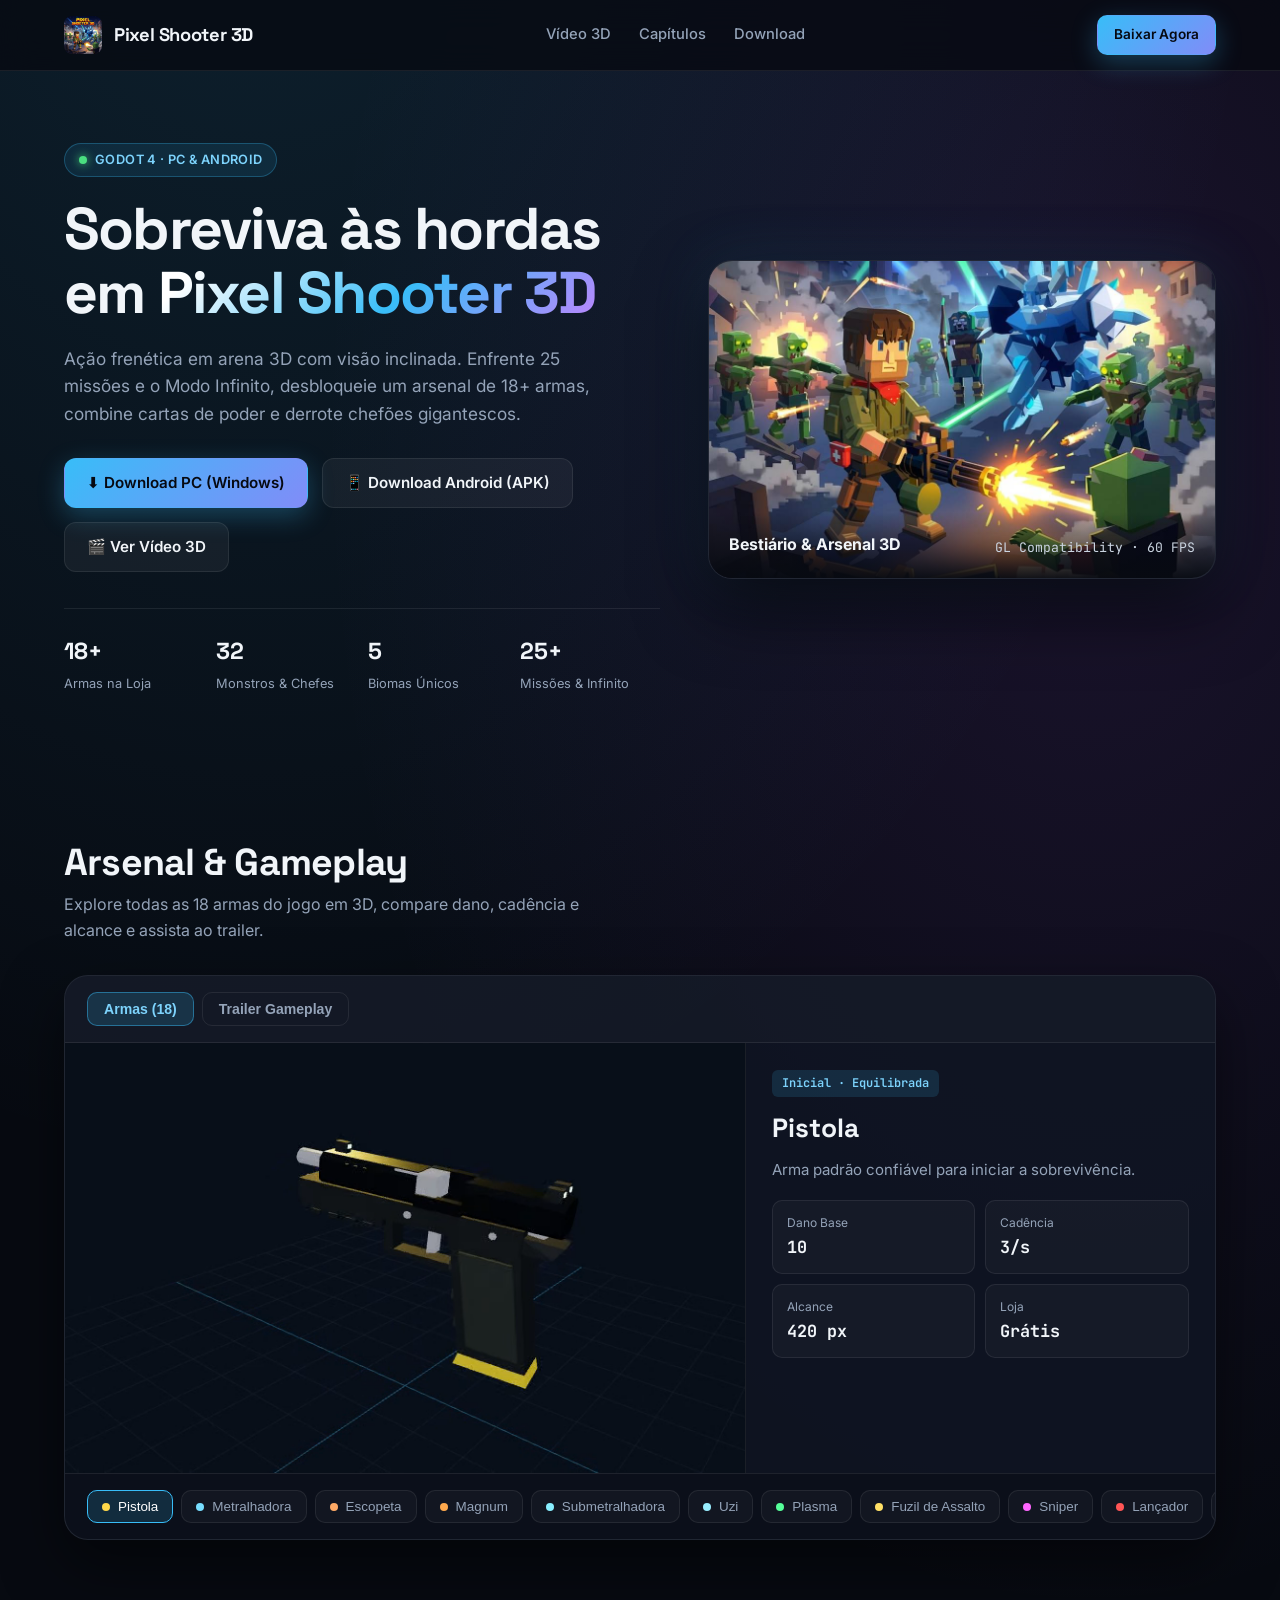
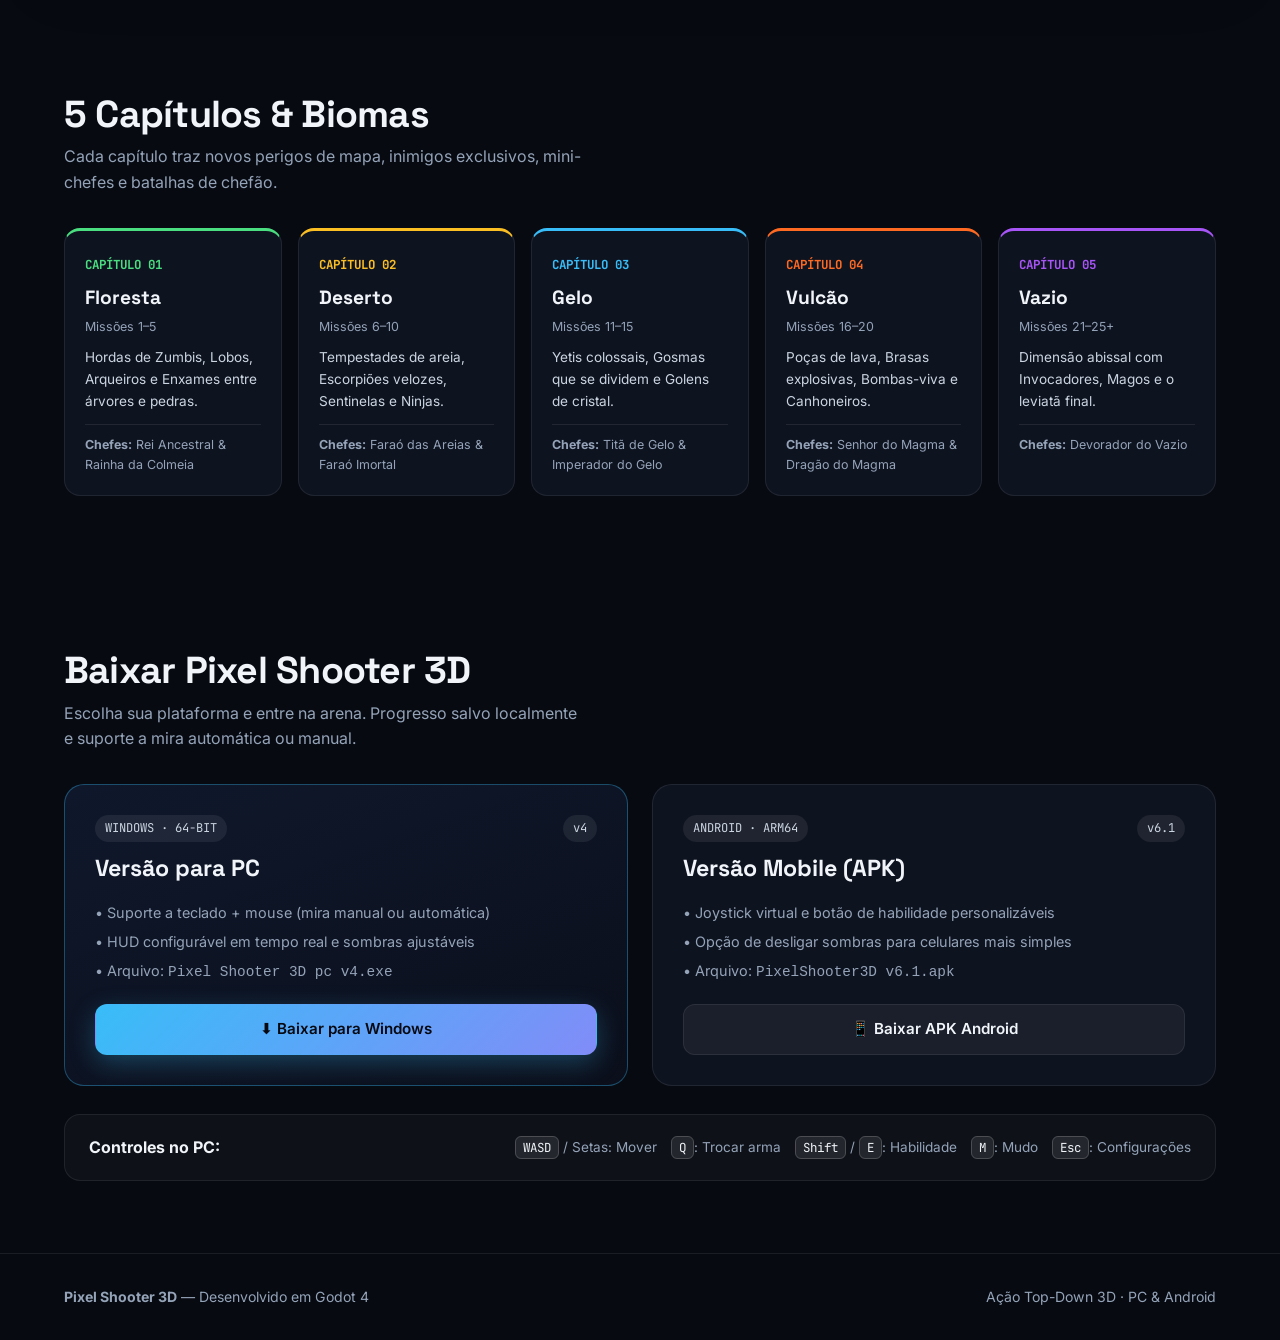
==== index.html @ a266d8d2 "Add files via upload" ====
<!DOCTYPE html>
<html lang="pt-BR">
<head>
  <meta charset="UTF-8" />
  <meta name="viewport" content="width=device-width, initial-scale=1.0" />
  <title>Pixel Shooter 3D — Sobrevivência Top-Down em 3D</title>
  <meta name="description" content="Enfrente hordas de monstros em 5 biomas, desbloqueie 18 armas, personalize seu soldado 3D e derrote chefões épicos em Pixel Shooter 3D." />
  <link rel="icon" type="image/png" href="./assets/img/logo.png" />
  <link rel="preconnect" href="https://fonts.googleapis.com" />
  <link rel="preconnect" href="https://fonts.gstatic.com" crossorigin />
  <link href="https://fonts.googleapis.com/css2?family=Inter:wght@400;500;600;700&family=JetBrains+Mono:wght@500;700&family=Space+Grotesk:wght@600;700&display=swap" rel="stylesheet" />
  <link rel="stylesheet" href="./styles.css" />
</head>
<body>
  <header class="navbar">
    <div class="container nav-inner">
      <a href="#top" class="brand">
        <img src="./assets/img/logo.png" alt="Logo Pixel Shooter 3D" />
        <span>Pixel Shooter 3D</span>
      </a>
      <nav class="nav-links">
        <a href="#viewer">Vídeo 3D</a>
        <a href="#chapters">Capítulos</a>
        <a href="#download">Download</a>
      </nav>
      <a href="#download" class="btn btn-primary btn-sm">Baixar Agora</a>
    </div>
  </header>

  <main id="top">
    <!-- Hero -->
    <section class="hero">
      <div class="container hero-grid">
        <div>
          <div class="badge"><span class="dot"></span> Godot 4 · PC &amp; Android</div>
          <h1>Sobreviva às hordas em <span class="gradient-text">Pixel Shooter 3D</span></h1>
          <p>
            Ação frenética em arena 3D com visão inclinada. Enfrente 25 missões e o Modo Infinito,
            desbloqueie um arsenal de 18+ armas, combine cartas de poder e derrote chefões gigantescos.
          </p>
          <div class="hero-actions">
            <a href="https://drive.google.com/file/d/1FDAJ5F32whRf1VELcc9sfDxN9A52-_dE/view?usp=drive_link" target="_blank" rel="noopener noreferrer" class="btn btn-primary">
              ⬇ Download PC (Windows)
            </a>
            <a href="https://drive.google.com/file/d/1Xs8Mi1DZG39dFumlDPgWpikmeHS5JeZY/view?usp=drive_link" target="_blank" rel="noopener noreferrer" class="btn btn-secondary">
              📱 Download Android (APK)
            </a>
            <a href="#viewer" class="btn btn-secondary">
              🎬 Ver Vídeo 3D
            </a>
          </div>
          <div class="hero-stats">
            <div class="stat-item">
              <strong>18+</strong>
              <span>Armas na Loja</span>
            </div>
            <div class="stat-item">
              <strong>32</strong>
              <span>Monstros &amp; Chefes</span>
            </div>
            <div class="stat-item">
              <strong>5</strong>
              <span>Biomas Únicos</span>
            </div>
            <div class="stat-item">
              <strong>25+</strong>
              <span>Missões &amp; Infinito</span>
            </div>
          </div>
        </div>

        <div class="hero-visual">
          <div class="hero-card">
            <img src="./assets/img/hero-art.png" alt="Arte promocional de Pixel Shooter 3D" />
            <div class="hero-card-overlay">
              <div>
                <strong>Bestiário &amp; Arsenal 3D</strong>
              </div>
              <span>GL Compatibility · 60 FPS</span>
            </div>
          </div>
        </div>
      </div>
    </section>

    <!-- 3D Video Showcase -->
    <section id="viewer" class="section">
      <div class="container">
        <div class="section-header">
          <div>
            <h2>Arsenal &amp; Gameplay</h2>
            <p>Explore todas as 18 armas do jogo em 3D, compare dano, cadência e alcance e assista ao trailer.</p>
          </div>
        </div>

        <div class="viewer-shell">
          <div class="viewer-toolbar">
            <div class="tabs">
              <button class="tab-btn active" data-category="weapons">Armas (18)</button>
              <button class="tab-btn" data-category="trailer">Trailer Gameplay</button>
            </div>
          </div>

          <div class="viewer-main">
            <div class="canvas-wrap" id="canvas-wrap">
              <video id="showcase-video" autoplay loop muted playsinline disablePictureInPicture controlsList="nodownload nofullscreen noremoteplayback"></video>
              <div class="video-fallback hidden" id="video-fallback">
                <span class="video-fallback-badge">Trailer em Breve</span>
                <h4>Trailer oficial em produção</h4>
                <p>Adicione o arquivo do trailer em:</p>
                <code id="video-fallback-file">website/assets/videos/trailer.mp4</code>
              </div>
            </div>

            <aside class="inspector">
              <div>
                <span class="inspector-tag" id="inspector-tag">Showcase Oficial</span>
                <h3 id="inspector-title">Trailer Gameplay 3D</h3>
                <p class="inspector-desc" id="inspector-desc"></p>
                <div class="stats-grid" id="inspector-stats"></div>
                <ul class="feature-list" id="inspector-features" style="display:none;"></ul>
              </div>
              <div class="palette-row" id="inspector-palette" style="display:none;"></div>
            </aside>
          </div>

          <div class="model-selector" id="model-selector"></div>
        </div>
      </div>
    </section>

    <!-- Chapters -->
    <section id="chapters" class="section">
      <div class="container">
        <div class="section-header">
          <div>
            <h2>5 Capítulos &amp; Biomas</h2>
            <p>Cada capítulo traz novos perigos de mapa, inimigos exclusivos, mini-chefes e batalhas de chefão.</p>
          </div>
        </div>
        <div class="chapters-grid" id="chapters-grid"></div>
      </div>
    </section>

    <!-- Download -->
    <section id="download" class="section">
      <div class="container">
        <div class="section-header">
          <div>
            <h2>Baixar Pixel Shooter 3D</h2>
            <p>Escolha sua plataforma e entre na arena. Progresso salvo localmente e suporte a mira automática ou manual.</p>
          </div>
        </div>

        <div class="download-grid">
          <div class="download-card featured">
            <div>
              <div class="platform-head">
                <span class="platform-badge">WINDOWS · 64-BIT</span>
                <span class="platform-badge">v4</span>
              </div>
              <h3>Versão para PC</h3>
              <ul class="download-meta" style="margin-top: 14px;">
                <li>• Suporte a teclado + mouse (mira manual ou automática)</li>
                <li>• HUD configurável em tempo real e sombras ajustáveis</li>
                <li>• Arquivo: <code>Pixel Shooter 3D pc v4.exe</code></li>
              </ul>
            </div>
            <a href="https://drive.google.com/file/d/1FDAJ5F32whRf1VELcc9sfDxN9A52-_dE/view?usp=drive_link" target="_blank" rel="noopener noreferrer" class="btn btn-primary">⬇ Baixar para Windows</a>
          </div>

          <div class="download-card">
            <div>
              <div class="platform-head">
                <span class="platform-badge">ANDROID · ARM64</span>
                <span class="platform-badge">v6.1</span>
              </div>
              <h3>Versão Mobile (APK)</h3>
              <ul class="download-meta" style="margin-top: 14px;">
                <li>• Joystick virtual e botão de habilidade personalizáveis</li>
                <li>• Opção de desligar sombras para celulares mais simples</li>
                <li>• Arquivo: <code>PixelShooter3D v6.1.apk</code></li>
              </ul>
            </div>
            <a href="https://drive.google.com/file/d/1Xs8Mi1DZG39dFumlDPgWpikmeHS5JeZY/view?usp=drive_link" target="_blank" rel="noopener noreferrer" class="btn btn-secondary">📱 Baixar APK Android</a>
          </div>
        </div>

        <div class="controls-bar">
          <strong>Controles no PC:</strong>
          <div class="controls-list">
            <span><kbd>WASD</kbd> / Setas: Mover</span>
            <span><kbd>Q</kbd>: Trocar arma</span>
            <span><kbd>Shift</kbd> / <kbd>E</kbd>: Habilidade</span>
            <span><kbd>M</kbd>: Mudo</span>
            <span><kbd>Esc</kbd>: Configurações</span>
          </div>
        </div>
      </div>
    </section>
  </main>

  <footer>
    <div class="container footer-inner">
      <span><strong>Pixel Shooter 3D</strong> — Desenvolvido em Godot 4</span>
      <span>Ação Top-Down 3D · PC &amp; Android</span>
    </div>
  </footer>

  <!-- Download Modal -->
  <div class="modal-backdrop" id="download-modal">
    <div class="modal">
      <h3 id="modal-title">Download</h3>
      <p id="modal-text"></p>
      <code id="modal-file"></code>
      <button class="btn btn-primary" id="modal-close" style="width: 100%;">Entendi</button>
    </div>
  </div>

  <script type="module" src="./app.js"></script>
</body>
</html>
---- styles.css ----
:root {
  --bg: #070a11;
  --bg-elevated: #0f1523;
  --bg-card: rgba(16, 22, 36, 0.85);
  --border: rgba(255, 255, 255, 0.08);
  --border-bright: rgba(56, 189, 248, 0.35);
  --text: #f1f5f9;
  --text-muted: #94a3b8;
  --accent: #38bdf8;
  --accent-2: #a855f7;
  --accent-3: #4ade80;
  --accent-warm: #ff6a22;
  --radius: 16px;
  --radius-sm: 10px;
}

* {
  box-sizing: border-box;
  margin: 0;
  padding: 0;
}

html {
  scroll-behavior: smooth;
}

body {
  font-family: 'Inter', system-ui, -apple-system, sans-serif;
  background-color: var(--bg);
  color: var(--text);
  line-height: 1.6;
  overflow-x: hidden;
  background-image:
    radial-gradient(ellipse 80% 50% at 20% -10%, rgba(56, 189, 248, 0.14), transparent),
    radial-gradient(ellipse 60% 40% at 85% 15%, rgba(168, 85, 247, 0.12), transparent);
}

.container {
  width: 100%;
  max-width: 1200px;
  margin: 0 auto;
  padding: 0 24px;
}

/* Navbar */
.navbar {
  position: sticky;
  top: 0;
  z-index: 50;
  backdrop-filter: blur(16px);
  -webkit-backdrop-filter: blur(16px);
  background: rgba(7, 10, 17, 0.78);
  border-bottom: 1px solid var(--border);
}

.nav-inner {
  display: flex;
  align-items: center;
  justify-content: space-between;
  height: 70px;
}

.brand {
  display: flex;
  align-items: center;
  gap: 12px;
  text-decoration: none;
  color: var(--text);
  font-family: 'Space Grotesk', sans-serif;
  font-weight: 700;
  font-size: 1.15rem;
  letter-spacing: -0.02em;
}

.brand img {
  width: 38px;
  height: 38px;
  object-fit: contain;
  border-radius: 8px;
}

.nav-links {
  display: flex;
  align-items: center;
  gap: 28px;
}

.nav-links a {
  color: var(--text-muted);
  text-decoration: none;
  font-size: 0.92rem;
  font-weight: 500;
  transition: color 0.2s;
}

.nav-links a:hover {
  color: var(--text);
}

.btn {
  display: inline-flex;
  align-items: center;
  justify-content: center;
  gap: 10px;
  padding: 12px 22px;
  border-radius: 12px;
  font-weight: 600;
  font-size: 0.95rem;
  text-decoration: none;
  cursor: pointer;
  border: 1px solid transparent;
  transition: transform 0.18s ease, box-shadow 0.18s ease, background 0.18s ease, border-color 0.18s ease;
}

.btn:active {
  transform: translateY(1px);
}

.btn-primary {
  background: linear-gradient(135deg, #38bdf8, #818cf8);
  color: #060911;
  box-shadow: 0 8px 26px rgba(56, 189, 248, 0.28);
}

.btn-primary:hover {
  transform: translateY(-2px);
  box-shadow: 0 12px 32px rgba(56, 189, 248, 0.4);
}

.btn-secondary {
  background: rgba(255, 255, 255, 0.05);
  color: var(--text);
  border-color: var(--border);
}

.btn-secondary:hover {
  background: rgba(255, 255, 255, 0.1);
  border-color: rgba(255, 255, 255, 0.2);
  transform: translateY(-2px);
}

.btn-sm {
  padding: 8px 16px;
  font-size: 0.85rem;
  border-radius: 10px;
}

/* Hero */
.hero {
  padding: 72px 0 64px;
}

.hero-grid {
  display: grid;
  grid-template-columns: 1.08fr 0.92fr;
  gap: 48px;
  align-items: center;
}

.badge {
  display: inline-flex;
  align-items: center;
  gap: 8px;
  padding: 6px 14px;
  border-radius: 999px;
  background: rgba(56, 189, 248, 0.1);
  border: 1px solid rgba(56, 189, 248, 0.28);
  color: #7dd3fc;
  font-size: 0.8rem;
  font-weight: 600;
  letter-spacing: 0.03em;
  text-transform: uppercase;
  margin-bottom: 20px;
}

.badge .dot {
  width: 8px;
  height: 8px;
  border-radius: 50%;
  background: #4ade80;
  box-shadow: 0 0 10px #4ade80;
}

.hero h1 {
  font-family: 'Space Grotesk', sans-serif;
  font-size: clamp(2.4rem, 4.6vw, 3.8rem);
  line-height: 1.08;
  letter-spacing: -0.03em;
  margin-bottom: 20px;
}

.gradient-text {
  background: linear-gradient(135deg, #ffffff 10%, #38bdf8 55%, #c084fc 100%);
  -webkit-background-clip: text;
  background-clip: text;
  color: transparent;
}

.hero p {
  color: var(--text-muted);
  font-size: 1.08rem;
  max-width: 540px;
  margin-bottom: 30px;
}

.hero-actions {
  display: flex;
  flex-wrap: wrap;
  gap: 14px;
  margin-bottom: 36px;
}

.hero-stats {
  display: grid;
  grid-template-columns: repeat(4, minmax(0, 1fr));
  gap: 12px;
  padding-top: 24px;
  border-top: 1px solid var(--border);
}

.stat-item strong {
  display: block;
  font-family: 'Space Grotesk', sans-serif;
  font-size: 1.45rem;
  color: var(--text);
}

.stat-item span {
  font-size: 0.8rem;
  color: var(--text-muted);
}

.hero-visual {
  position: relative;
}

.hero-card {
  position: relative;
  border-radius: 24px;
  overflow: hidden;
  border: 1px solid var(--border);
  background: var(--bg-elevated);
  box-shadow: 0 28px 70px rgba(0, 0, 0, 0.65), 0 0 60px rgba(56, 189, 248, 0.12);
}

.hero-card img {
  width: 100%;
  display: block;
  aspect-ratio: 16 / 10;
  object-fit: cover;
}

.hero-card-overlay {
  position: absolute;
  inset: auto 0 0 0;
  padding: 20px;
  background: linear-gradient(to top, rgba(7, 10, 17, 0.94), transparent);
  display: flex;
  justify-content: space-between;
  align-items: flex-end;
}

.hero-card-overlay span {
  font-size: 0.82rem;
  color: #cbd5e1;
  font-family: 'JetBrains Mono', monospace;
}

/* Section Headers */
.section {
  padding: 72px 0;
}

.section-header {
  display: flex;
  justify-content: space-between;
  align-items: flex-end;
  gap: 20px;
  margin-bottom: 32px;
  flex-wrap: wrap;
}

.section-header h2 {
  font-family: 'Space Grotesk', sans-serif;
  font-size: clamp(1.75rem, 3vw, 2.35rem);
  letter-spacing: -0.02em;
}

.section-header p {
  color: var(--text-muted);
  max-width: 520px;
}

/* 3D Viewer */
.viewer-shell {
  background: var(--bg-card);
  border: 1px solid var(--border);
  border-radius: 24px;
  overflow: hidden;
  box-shadow: 0 24px 60px rgba(0, 0, 0, 0.5);
}

.viewer-toolbar {
  display: flex;
  justify-content: space-between;
  align-items: center;
  flex-wrap: wrap;
  gap: 14px;
  padding: 16px 22px;
  border-bottom: 1px solid var(--border);
  background: rgba(255, 255, 255, 0.02);
}

.tabs {
  display: flex;
  gap: 8px;
  flex-wrap: wrap;
}

.tab-btn {
  padding: 8px 16px;
  border-radius: 10px;
  border: 1px solid var(--border);
  background: transparent;
  color: var(--text-muted);
  font-size: 0.88rem;
  font-weight: 600;
  cursor: pointer;
  transition: all 0.2s;
}

.tab-btn:hover {
  color: var(--text);
  background: rgba(255, 255, 255, 0.05);
}

.tab-btn.active {
  background: rgba(56, 189, 248, 0.16);
  color: #7dd3fc;
  border-color: rgba(56, 189, 248, 0.45);
}

.viewer-controls {
  display: flex;
  gap: 8px;
}

.icon-btn {
  padding: 7px 12px;
  border-radius: 8px;
  border: 1px solid var(--border);
  background: rgba(255, 255, 255, 0.03);
  color: var(--text-muted);
  font-size: 0.8rem;
  font-weight: 500;
  cursor: pointer;
  transition: all 0.2s;
}

.icon-btn:hover, .icon-btn.active {
  color: var(--text);
  border-color: rgba(56, 189, 248, 0.4);
  background: rgba(56, 189, 248, 0.12);
}

.viewer-main {
  display: grid;
  grid-template-columns: 1.45fr 1fr;
  min-height: 430px;
}

.canvas-wrap {
  position: relative;
  min-height: 420px;
  background: radial-gradient(circle at center, #131c2e 0%, #080c15 75%);
  border-right: 1px solid var(--border);
  display: flex;
  align-items: center;
  justify-content: center;
  overflow: hidden;
}

#showcase-video {
  width: 100%;
  height: 100%;
  min-height: 420px;
  max-height: 500px;
  object-fit: cover;
  display: block;
  background: #070a11;
}

.video-fallback {
  position: absolute;
  inset: 0;
  display: flex;
  flex-direction: column;
  align-items: center;
  justify-content: center;
  text-align: center;
  padding: 28px;
  background:
    linear-gradient(rgba(7, 10, 17, 0.78), rgba(7, 10, 17, 0.88)),
    url('./assets/img/hero-art.png') center / cover no-repeat;
  gap: 10px;
}

.video-fallback.hidden {
  display: none;
}

.video-fallback-badge {
  padding: 5px 12px;
  border-radius: 999px;
  background: rgba(56, 189, 248, 0.16);
  border: 1px solid rgba(56, 189, 248, 0.4);
  color: #7dd3fc;
  font-family: 'JetBrains Mono', monospace;
  font-size: 0.78rem;
}

.video-fallback h4 {
  font-family: 'Space Grotesk', sans-serif;
  font-size: 1.35rem;
}

.video-fallback p {
  color: var(--text-muted);
  font-size: 0.9rem;
  max-width: 400px;
}

.video-fallback code {
  padding: 4px 10px;
  border-radius: 6px;
  background: rgba(0, 0, 0, 0.45);
  border: 1px solid var(--border);
  color: #7dd3fc;
  font-family: 'JetBrains Mono', monospace;
  font-size: 0.82rem;
}

.viewer-loader {
  position: absolute;
  inset: 0;
  display: flex;
  flex-direction: column;
  align-items: center;
  justify-content: center;
  gap: 10px;
  background: rgba(8, 12, 21, 0.7);
  color: var(--text-muted);
  font-size: 0.9rem;
  pointer-events: none;
  opacity: 0;
  transition: opacity 0.2s;
}

.viewer-loader.visible {
  opacity: 1;
}

.spinner {
  width: 28px;
  height: 28px;
  border: 3px solid rgba(56, 189, 248, 0.2);
  border-top-color: #38bdf8;
  border-radius: 50%;
  animation: spin 0.75s linear infinite;
}

@keyframes spin {
  to { transform: rotate(360deg); }
}

.inspector {
  padding: 26px;
  display: flex;
  flex-direction: column;
  justify-content: space-between;
  gap: 18px;
}

.inspector-tag {
  display: inline-block;
  padding: 4px 10px;
  border-radius: 6px;
  font-family: 'JetBrains Mono', monospace;
  font-size: 0.75rem;
  font-weight: 600;
  background: rgba(56, 189, 248, 0.14);
  color: #7dd3fc;
  margin-bottom: 10px;
}

.inspector h3 {
  font-family: 'Space Grotesk', sans-serif;
  font-size: 1.65rem;
  margin-bottom: 8px;
}

.inspector-desc {
  color: var(--text-muted);
  font-size: 0.94rem;
  margin-bottom: 18px;
}

.stats-grid {
  display: grid;
  grid-template-columns: repeat(2, 1fr);
  gap: 10px;
}

.stat-box {
  padding: 12px 14px;
  border-radius: var(--radius-sm);
  background: rgba(255, 255, 255, 0.03);
  border: 1px solid var(--border);
}

.stat-box .label {
  display: block;
  font-size: 0.75rem;
  color: var(--text-muted);
  margin-bottom: 2px;
}

.stat-box .val {
  font-family: 'JetBrains Mono', monospace;
  font-size: 1.05rem;
  font-weight: 700;
  color: var(--text);
}

.feature-list {
  list-style: none;
  display: flex;
  flex-direction: column;
  gap: 8px;
}

.feature-list li {
  display: flex;
  align-items: flex-start;
  gap: 8px;
  font-size: 0.88rem;
  color: #cbd5e1;
}

.feature-list li::before {
  content: "▸";
  color: var(--accent);
  font-weight: 700;
}

.palette-row {
  display: flex;
  align-items: center;
  gap: 8px;
  padding-top: 12px;
  border-top: 1px solid var(--border);
  font-size: 0.78rem;
  color: var(--text-muted);
}

.swatch {
  width: 18px;
  height: 18px;
  border-radius: 5px;
  border: 1px solid rgba(255, 255, 255, 0.25);
}

.model-selector {
  padding: 16px 22px;
  border-top: 1px solid var(--border);
  background: rgba(0, 0, 0, 0.2);
  display: flex;
  gap: 8px;
  overflow-x: auto;
  scrollbar-width: thin;
}

.model-pill {
  flex: 0 0 auto;
  padding: 8px 14px;
  border-radius: 10px;
  border: 1px solid var(--border);
  background: rgba(255, 255, 255, 0.03);
  color: var(--text-muted);
  font-size: 0.84rem;
  font-weight: 500;
  cursor: pointer;
  transition: all 0.18s;
  display: flex;
  align-items: center;
  gap: 8px;
}

.model-pill:hover {
  color: var(--text);
  border-color: rgba(255, 255, 255, 0.2);
}

.model-pill.active {
  background: rgba(56, 189, 248, 0.16);
  border-color: #38bdf8;
  color: #ffffff;
}

.pill-dot {
  width: 8px;
  height: 8px;
  border-radius: 50%;
}

/* Chapters */
.chapters-grid {
  display: grid;
  grid-template-columns: repeat(5, minmax(0, 1fr));
  gap: 16px;
}

.chapter-card {
  background: var(--bg-card);
  border: 1px solid var(--border);
  border-radius: var(--radius);
  padding: 20px;
  position: relative;
  overflow: hidden;
  transition: transform 0.2s, border-color 0.2s;
}

.chapter-card:hover {
  transform: translateY(-4px);
  border-color: rgba(255, 255, 255, 0.2);
}

.chapter-num {
  font-family: 'JetBrains Mono', monospace;
  font-size: 0.78rem;
  font-weight: 700;
  margin-bottom: 8px;
  display: inline-block;
}

.chapter-card h3 {
  font-family: 'Space Grotesk', sans-serif;
  font-size: 1.2rem;
  margin-bottom: 4px;
}

.chapter-missions {
  font-size: 0.78rem;
  color: var(--text-muted);
  margin-bottom: 10px;
}

.chapter-desc {
  font-size: 0.85rem;
  color: #cbd5e1;
  margin-bottom: 12px;
}

.chapter-boss {
  font-size: 0.78rem;
  color: var(--text-muted);
  padding-top: 10px;
  border-top: 1px solid var(--border);
}

/* Download Section */
.download-grid {
  display: grid;
  grid-template-columns: repeat(2, minmax(0, 1fr));
  gap: 24px;
}

.download-card {
  background: var(--bg-card);
  border: 1px solid var(--border);
  border-radius: 20px;
  padding: 30px;
  display: flex;
  flex-direction: column;
  justify-content: space-between;
  gap: 20px;
}

.download-card.featured {
  border-color: rgba(56, 189, 248, 0.35);
  background: linear-gradient(160deg, rgba(16, 26, 46, 0.92), rgba(12, 16, 28, 0.92));
}

.platform-head {
  display: flex;
  align-items: center;
  justify-content: space-between;
  gap: 12px;
}

.platform-badge {
  font-family: 'JetBrains Mono', monospace;
  font-size: 0.76rem;
  padding: 4px 10px;
  border-radius: 999px;
  background: rgba(255, 255, 255, 0.07);
  color: #cbd5e1;
}

.download-card h3 {
  font-family: 'Space Grotesk', sans-serif;
  font-size: 1.45rem;
  margin-top: 8px;
}

.download-meta {
  list-style: none;
  display: flex;
  flex-direction: column;
  gap: 6px;
  color: var(--text-muted);
  font-size: 0.9rem;
}

.controls-bar {
  margin-top: 28px;
  padding: 20px 24px;
  border-radius: var(--radius);
  background: rgba(255, 255, 255, 0.03);
  border: 1px solid var(--border);
  display: flex;
  flex-wrap: wrap;
  align-items: center;
  justify-content: space-between;
  gap: 14px;
}

.controls-list {
  display: flex;
  flex-wrap: wrap;
  gap: 14px;
  font-size: 0.85rem;
  color: var(--text-muted);
}

kbd {
  background: rgba(255, 255, 255, 0.09);
  border: 1px solid rgba(255, 255, 255, 0.18);
  border-radius: 6px;
  padding: 2px 7px;
  font-family: 'JetBrains Mono', monospace;
  font-size: 0.78rem;
  color: var(--text);
}

/* Modal */
.modal-backdrop {
  position: fixed;
  inset: 0;
  background: rgba(3, 6, 12, 0.78);
  backdrop-filter: blur(8px);
  display: none;
  align-items: center;
  justify-content: center;
  z-index: 100;
  padding: 20px;
}

.modal-backdrop.open {
  display: flex;
}

.modal {
  background: #0f1626;
  border: 1px solid var(--border-bright);
  border-radius: 20px;
  max-width: 480px;
  width: 100%;
  padding: 28px;
  box-shadow: 0 24px 70px rgba(0, 0, 0, 0.7);
}

.modal h3 {
  font-family: 'Space Grotesk', sans-serif;
  font-size: 1.35rem;
  margin-bottom: 10px;
}

.modal p {
  color: var(--text-muted);
  font-size: 0.94rem;
  margin-bottom: 16px;
}

.modal code {
  display: block;
  padding: 10px 12px;
  border-radius: 8px;
  background: rgba(0, 0, 0, 0.35);
  border: 1px solid var(--border);
  font-family: 'JetBrains Mono', monospace;
  font-size: 0.82rem;
  color: #7dd3fc;
  margin-bottom: 18px;
  word-break: break-all;
}

/* Footer */
footer {
  border-top: 1px solid var(--border);
  padding: 32px 0;
  color: var(--text-muted);
  font-size: 0.88rem;
}

.footer-inner {
  display: flex;
  justify-content: space-between;
  align-items: center;
  flex-wrap: wrap;
  gap: 12px;
}

@media (max-width: 980px) {
  .hero-grid,
  .viewer-main {
    grid-template-columns: 1fr;
  }
  .canvas-wrap {
    border-right: none;
    border-bottom: 1px solid var(--border);
    min-height: 340px;
  }
  .chapters-grid {
    grid-template-columns: repeat(2, minmax(0, 1fr));
  }
}

@media (max-width: 640px) {
  .nav-links {
    display: none;
  }
  .hero-stats {
    grid-template-columns: repeat(2, 1fr);
  }
  .chapters-grid,
  .download-grid {
    grid-template-columns: 1fr;
  }
}
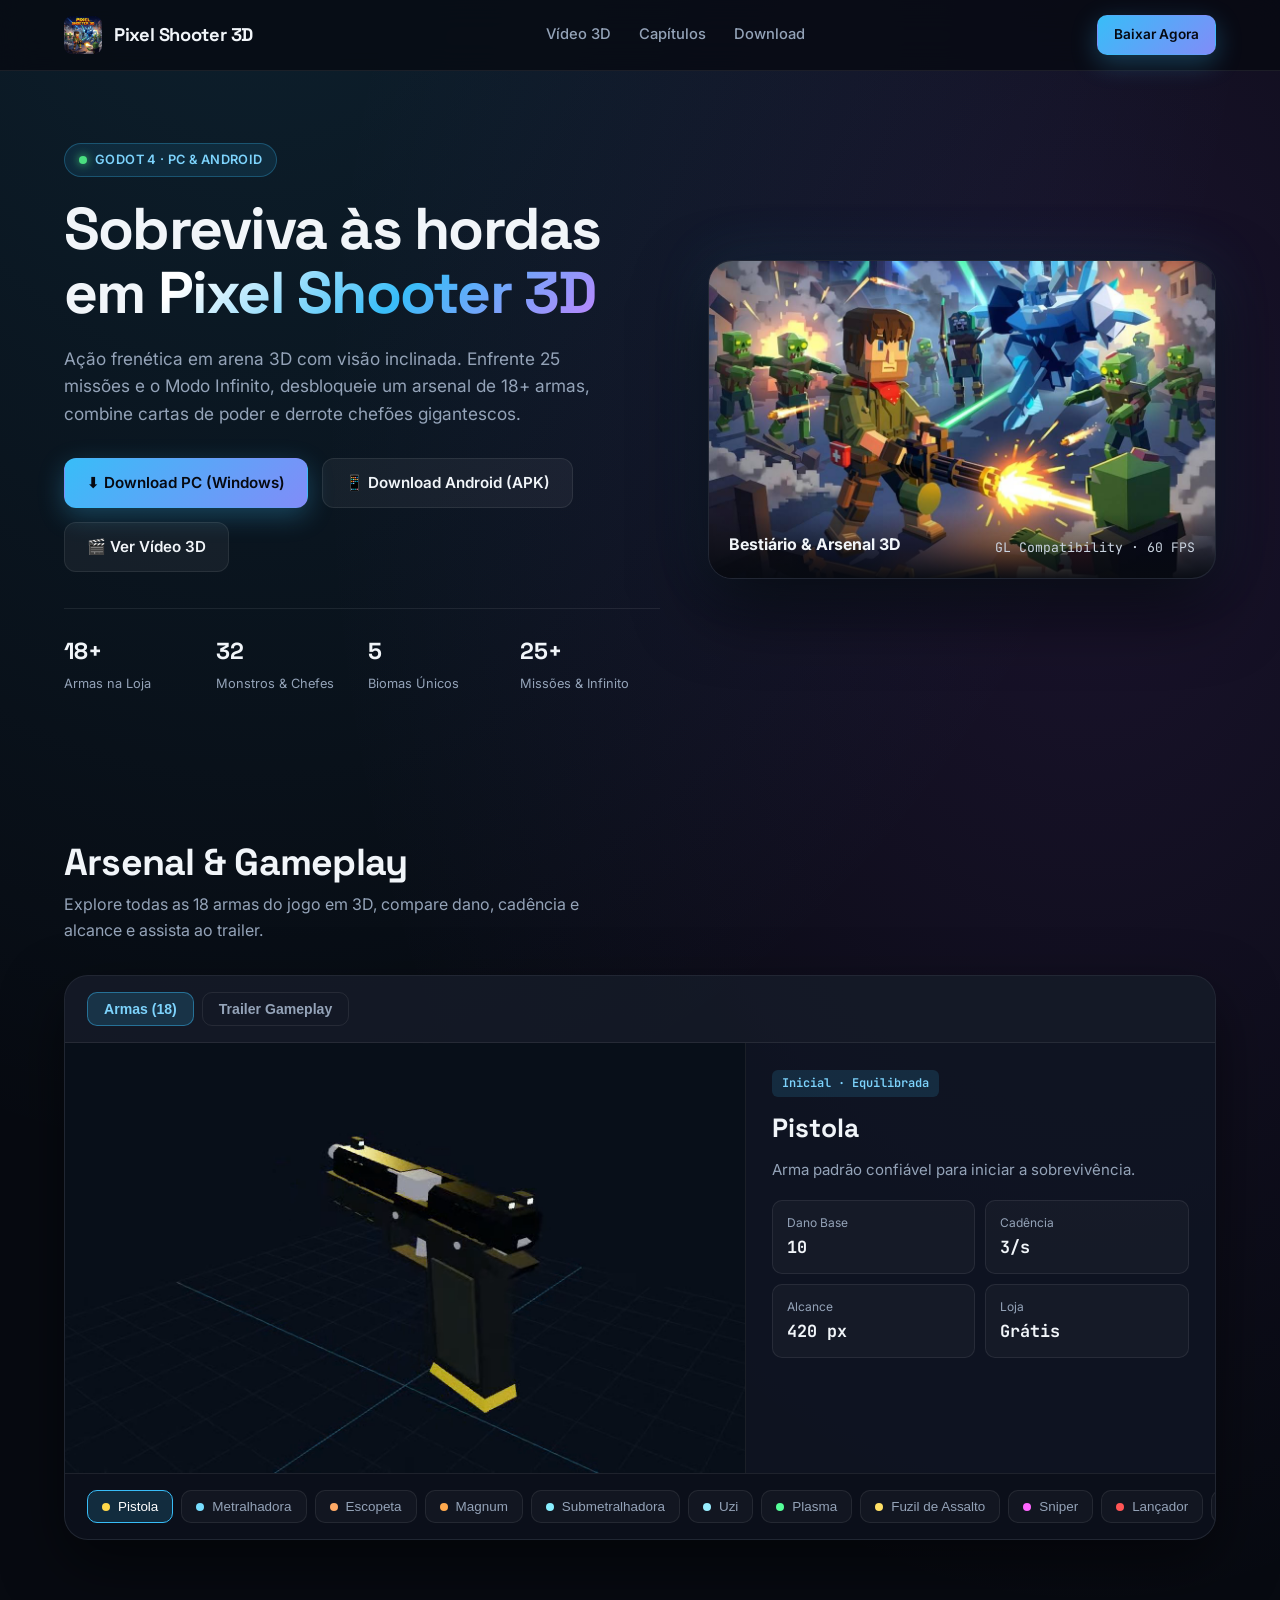
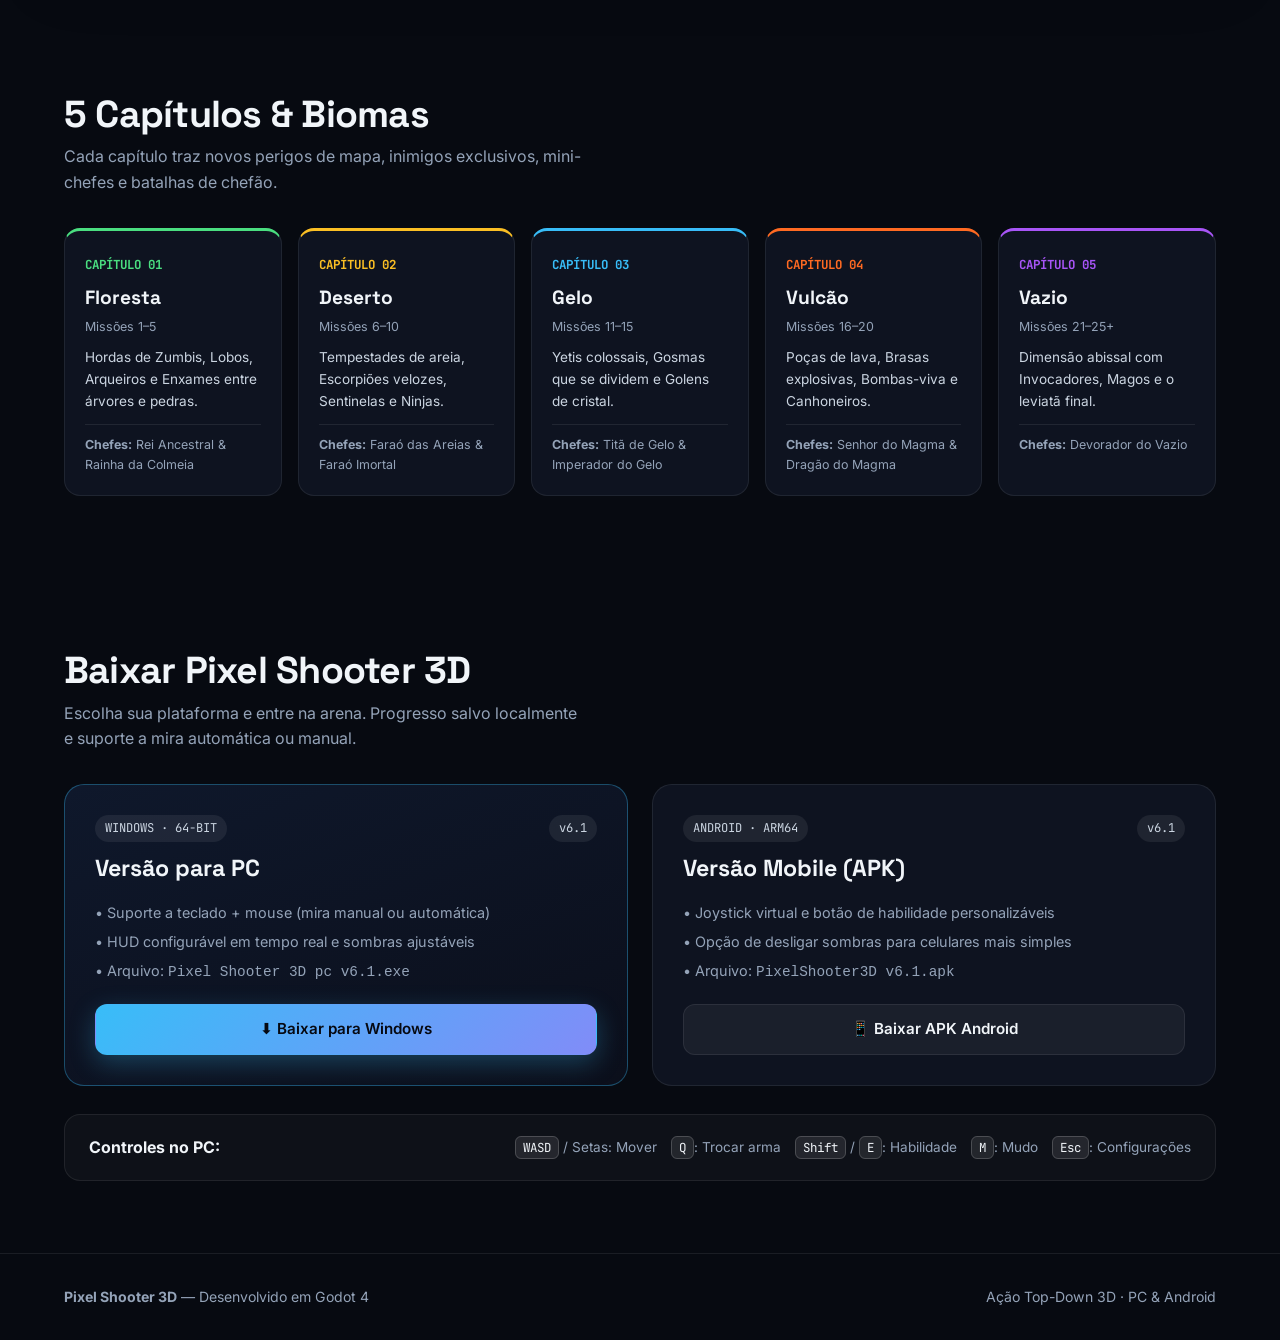
==== commit f9ed4591: "Add files via upload" ====
--- a/index.html
+++ b/index.html
@@ -157,13 +157,13 @@
             <div>
               <div class="platform-head">
                 <span class="platform-badge">WINDOWS · 64-BIT</span>
-                <span class="platform-badge">v4</span>
+                <span class="platform-badge">v6.1</span>
               </div>
               <h3>Versão para PC</h3>
               <ul class="download-meta" style="margin-top: 14px;">
                 <li>• Suporte a teclado + mouse (mira manual ou automática)</li>
                 <li>• HUD configurável em tempo real e sombras ajustáveis</li>
-                <li>• Arquivo: <code>Pixel Shooter 3D pc v4.exe</code></li>
+                <li>• Arquivo: <code>Pixel Shooter 3D pc v6.1.exe</code></li>
               </ul>
             </div>
             <a href="https://drive.google.com/file/d/1FDAJ5F32whRf1VELcc9sfDxN9A52-_dE/view?usp=drive_link" target="_blank" rel="noopener noreferrer" class="btn btn-primary">⬇ Baixar para Windows</a>
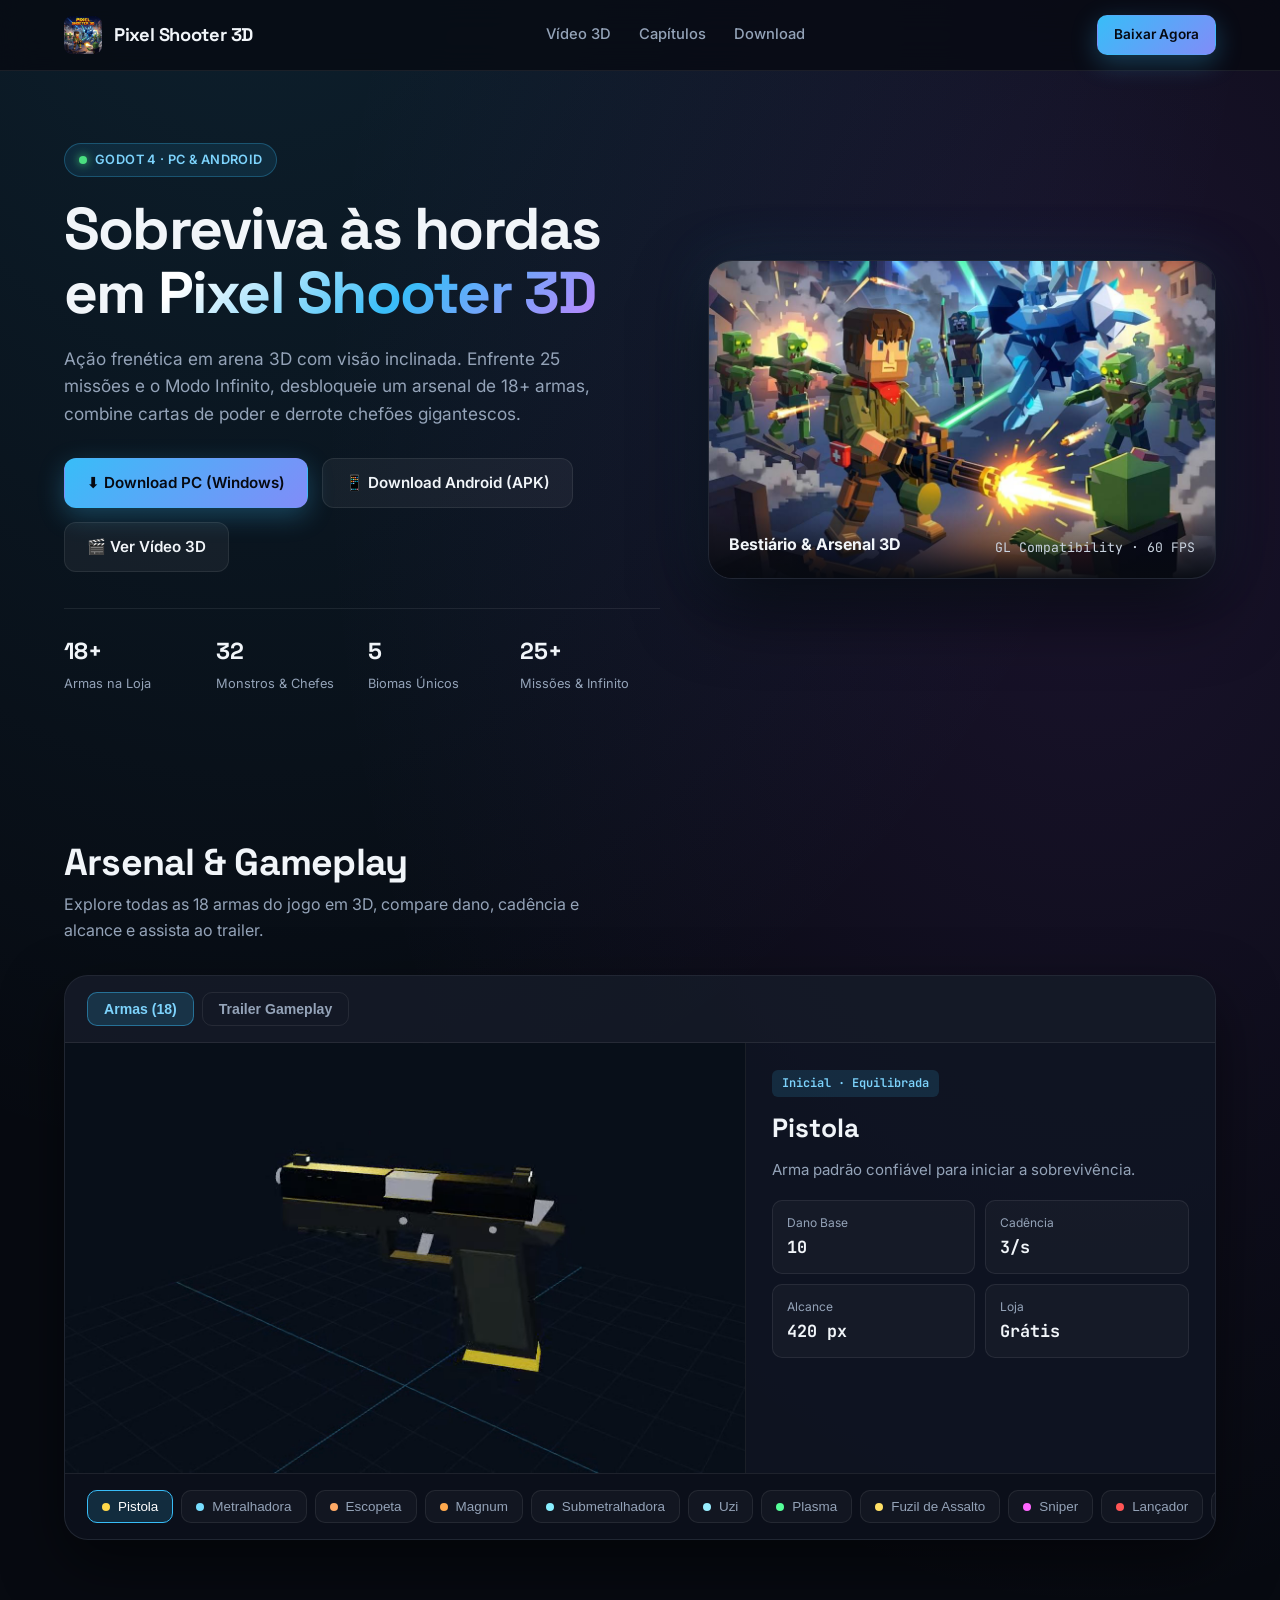
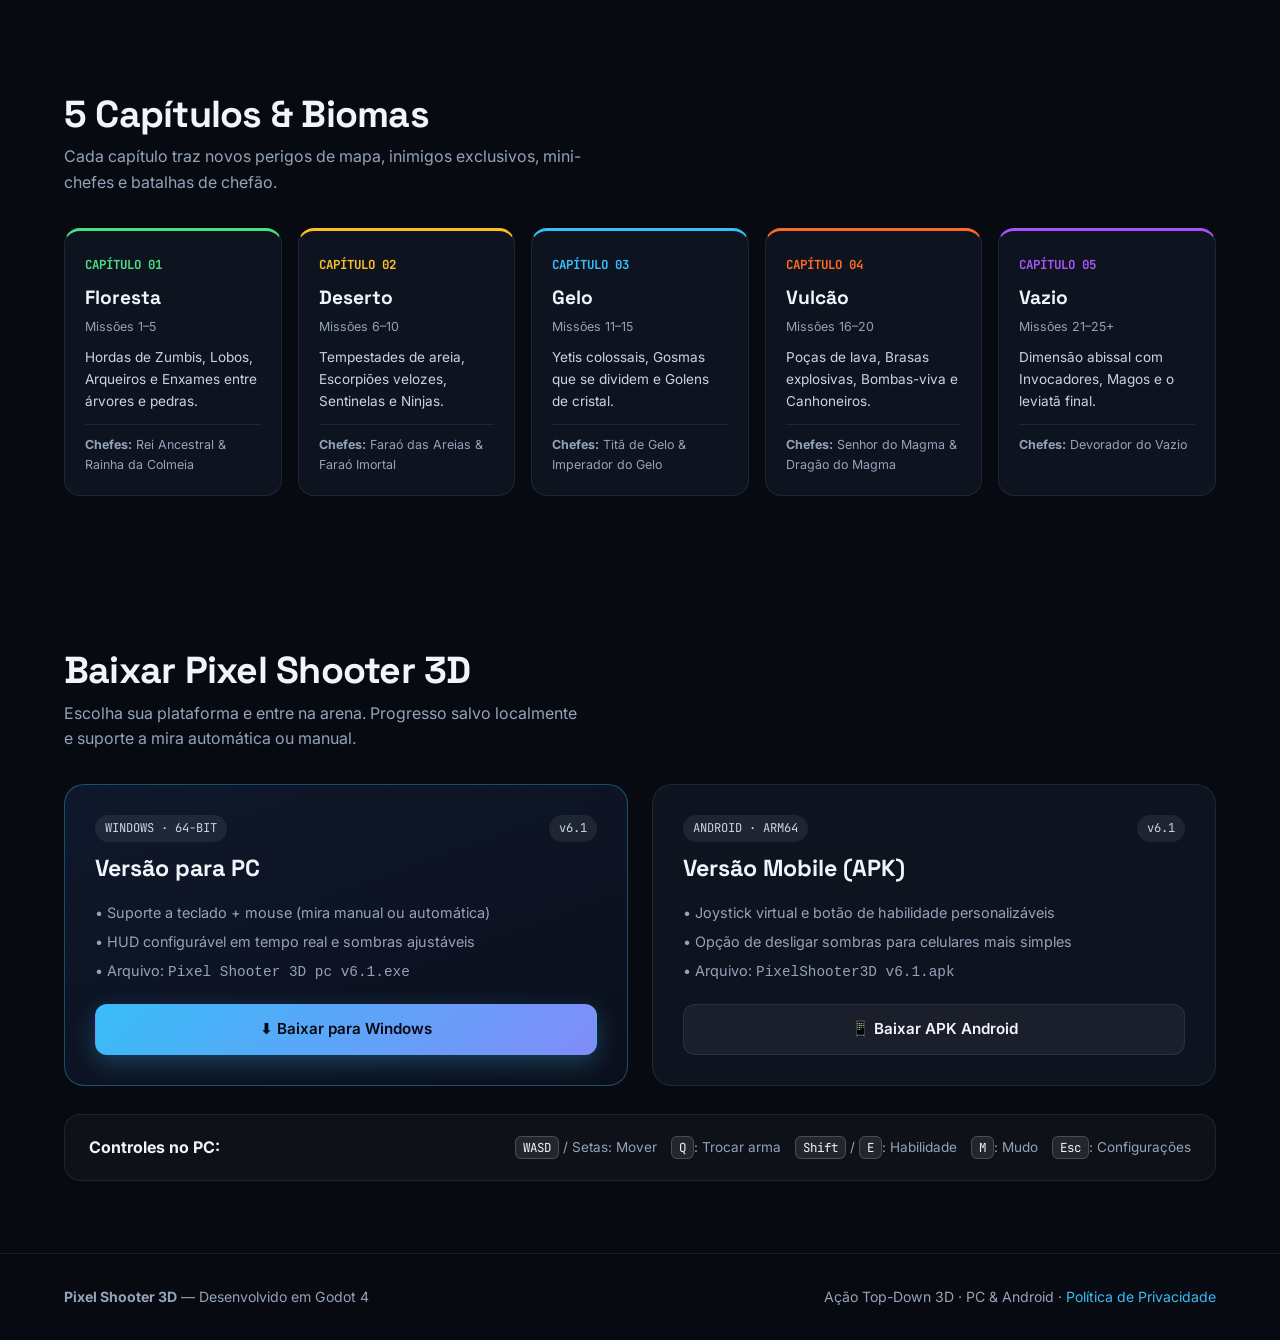
==== commit 8233b7e4: "Add files via upload" ====
--- a/index.html
+++ b/index.html
@@ -203,7 +203,7 @@
   <footer>
     <div class="container footer-inner">
       <span><strong>Pixel Shooter 3D</strong> — Desenvolvido em Godot 4</span>
-      <span>Ação Top-Down 3D · PC &amp; Android</span>
+      <span>Ação Top-Down 3D · PC &amp; Android · <a href="./privacidade.html" style="color: var(--accent); text-decoration: none;">Política de Privacidade</a></span>
     </div>
   </footer>
 
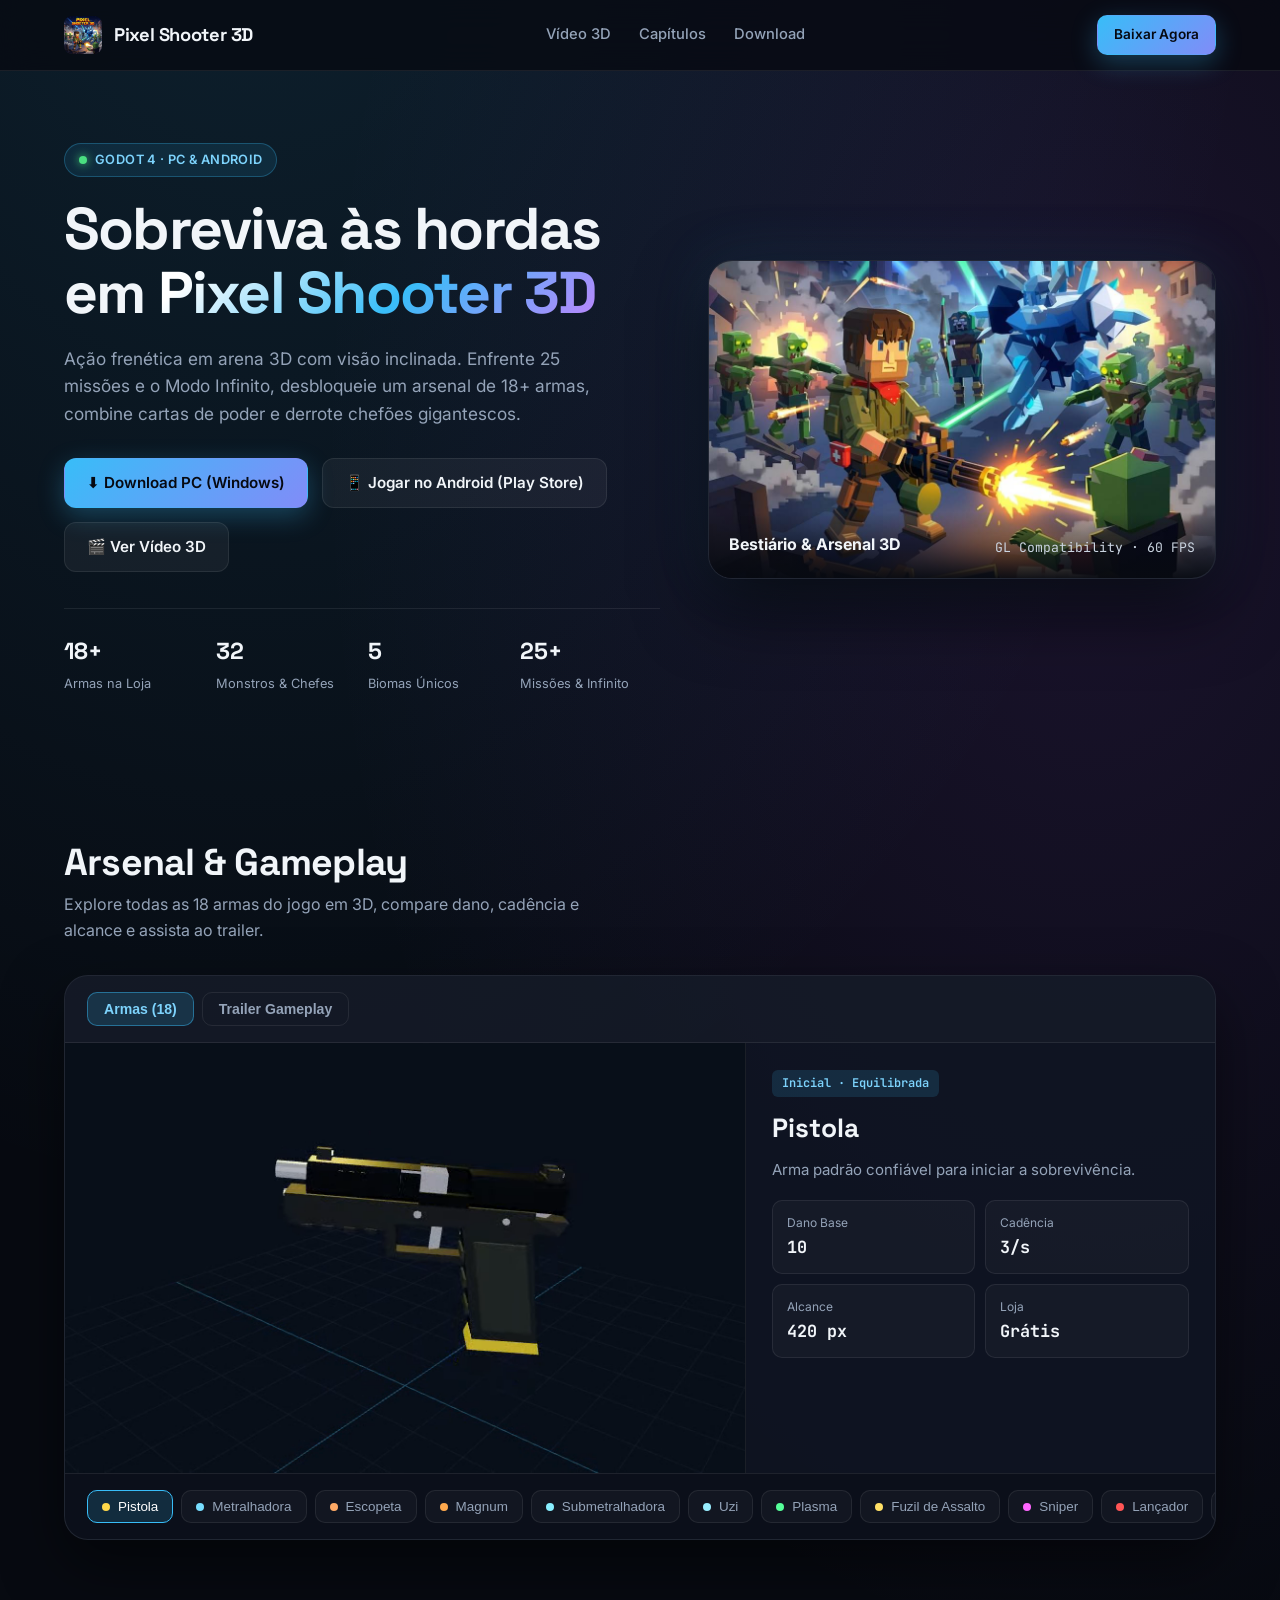
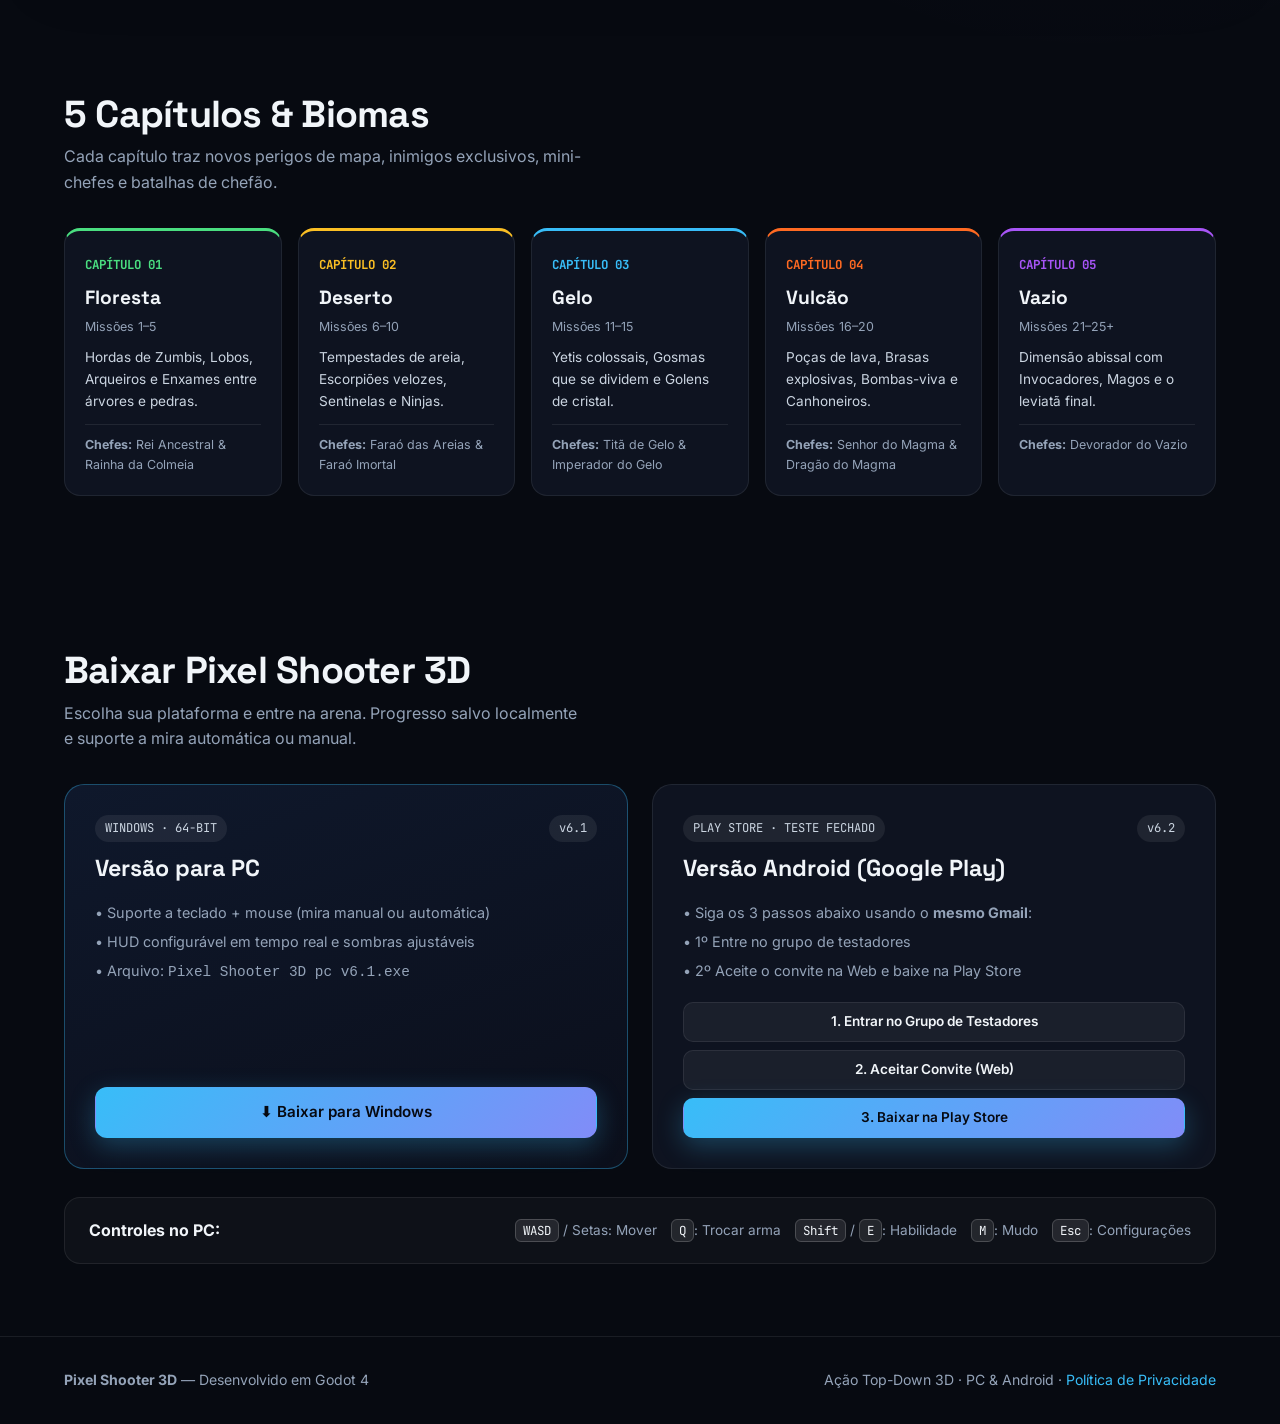
==== commit c9a55709: "Add files via upload" ====
--- a/index.html
+++ b/index.html
@@ -42,8 +42,8 @@
             <a href="https://drive.google.com/file/d/1FDAJ5F32whRf1VELcc9sfDxN9A52-_dE/view?usp=drive_link" target="_blank" rel="noopener noreferrer" class="btn btn-primary">
               ⬇ Download PC (Windows)
             </a>
-            <a href="https://drive.google.com/file/d/1Xs8Mi1DZG39dFumlDPgWpikmeHS5JeZY/view?usp=drive_link" target="_blank" rel="noopener noreferrer" class="btn btn-secondary">
-              📱 Download Android (APK)
+            <a href="#download" class="btn btn-secondary" data-download="android">
+              📱 Jogar no Android (Play Store)
             </a>
             <a href="#viewer" class="btn btn-secondary">
               🎬 Ver Vídeo 3D
@@ -172,17 +172,21 @@
           <div class="download-card">
             <div>
               <div class="platform-head">
-                <span class="platform-badge">ANDROID · ARM64</span>
-                <span class="platform-badge">v6.1</span>
-              </div>
-              <h3>Versão Mobile (APK)</h3>
+                <span class="platform-badge">PLAY STORE · TESTE FECHADO</span>
+                <span class="platform-badge">v6.2</span>
+              </div>
+              <h3>Versão Android (Google Play)</h3>
               <ul class="download-meta" style="margin-top: 14px;">
-                <li>• Joystick virtual e botão de habilidade personalizáveis</li>
-                <li>• Opção de desligar sombras para celulares mais simples</li>
-                <li>• Arquivo: <code>PixelShooter3D v6.1.apk</code></li>
+                <li>• Siga os 3 passos abaixo usando o <strong>mesmo Gmail</strong>:</li>
+                <li>• 1º Entre no grupo de testadores</li>
+                <li>• 2º Aceite o convite na Web e baixe na Play Store</li>
               </ul>
             </div>
-            <a href="https://drive.google.com/file/d/1Xs8Mi1DZG39dFumlDPgWpikmeHS5JeZY/view?usp=drive_link" target="_blank" rel="noopener noreferrer" class="btn btn-secondary">📱 Baixar APK Android</a>
+            <div style="display:flex;flex-direction:column;gap:8px;">
+              <a href="https://groups.google.com/g/testadores-pixel-shooter3d-3d" target="_blank" rel="noopener noreferrer" class="btn btn-secondary btn-sm">1. Entrar no Grupo de Testadores</a>
+              <a href="https://play.google.com/apps/testing/com.pixel.shooter3d" target="_blank" rel="noopener noreferrer" class="btn btn-secondary btn-sm">2. Aceitar Convite (Web)</a>
+              <a href="https://play.google.com/store/apps/details?id=com.pixel.shooter3d" target="_blank" rel="noopener noreferrer" class="btn btn-primary btn-sm">3. Baixar na Play Store</a>
+            </div>
           </div>
         </div>
 
@@ -210,10 +214,14 @@
   <!-- Download Modal -->
   <div class="modal-backdrop" id="download-modal">
     <div class="modal">
-      <h3 id="modal-title">Download</h3>
-      <p id="modal-text"></p>
-      <code id="modal-file"></code>
-      <button class="btn btn-primary" id="modal-close" style="width: 100%;">Entendi</button>
+      <h3 id="modal-title">Jogar no Android (Play Store)</h3>
+      <p id="modal-text">Para baixar pela Play Store durante o teste fechado, siga os 3 passos na ordem usando o <strong>mesmo Gmail</strong>:</p>
+      <div id="modal-links" style="display:flex;flex-direction:column;gap:8px;margin-bottom:16px;">
+        <a href="https://groups.google.com/g/testadores-pixel-shooter3d-3d" target="_blank" rel="noopener noreferrer" class="btn btn-secondary btn-sm">1. Entrar no Grupo (Google Groups)</a>
+        <a href="https://play.google.com/apps/testing/com.pixel.shooter3d" target="_blank" rel="noopener noreferrer" class="btn btn-secondary btn-sm">2. Aceitar Convite de Testador (Web)</a>
+        <a href="https://play.google.com/store/apps/details?id=com.pixel.shooter3d" target="_blank" rel="noopener noreferrer" class="btn btn-primary btn-sm">3. Baixar na Google Play Store</a>
+      </div>
+      <button class="btn btn-secondary" id="modal-close" style="width: 100%;">Fechar</button>
     </div>
   </div>
 
